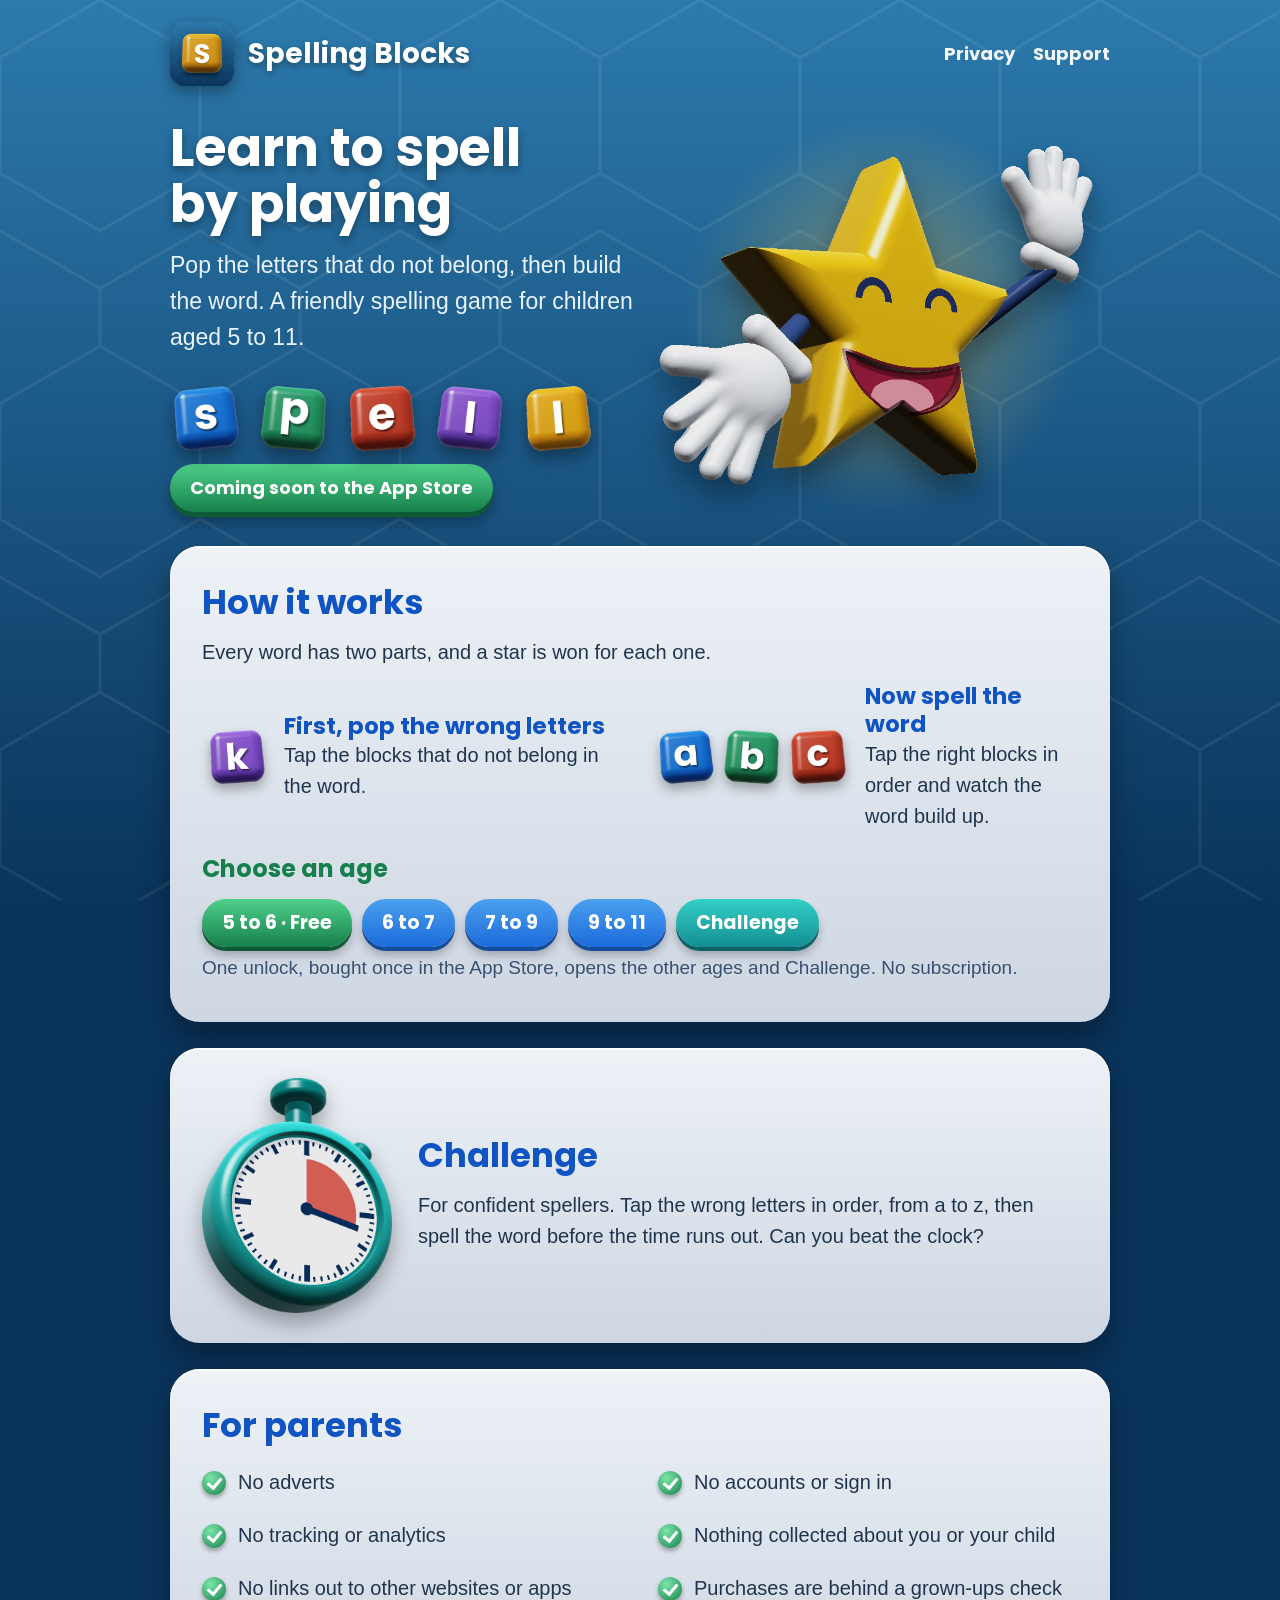
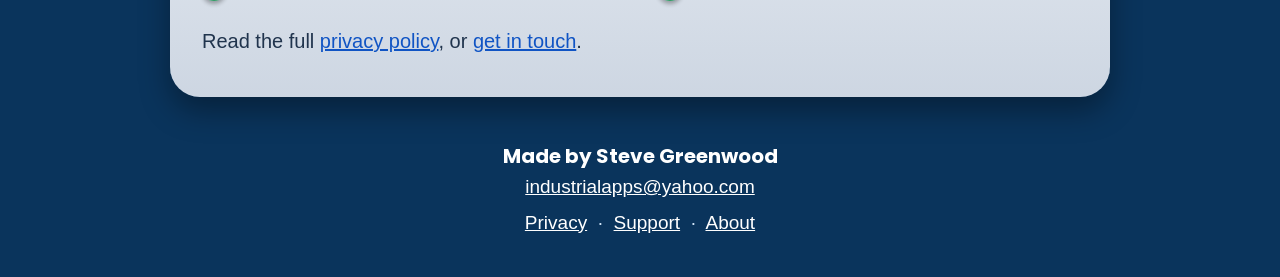
==== index.html @ cdf19f0b "Add files via upload" ====
<!doctype html>
<html lang="en-GB">
<head>
<meta charset="utf-8">
<meta name="viewport" content="width=device-width, initial-scale=1">
<title>Spelling Blocks</title>
<link rel="stylesheet" href="style.css">

</head>
<body>
<div class="wrap">

  <header class="top">
    <img src="img/icon.png" alt="Spelling Blocks icon">
    <div class="pop name">Spelling Blocks</div>
    <nav>
      <a href="privacy.html">Privacy</a>
      <a href="support.html">Support</a>
    </nav>
  </header>

  <section class="hero">
    <div>
      <h1>Learn to spell by playing</h1>
      <p class="lead">Pop the letters that do not belong, then build the word. A friendly spelling game for children aged 5 to 11.</p>
      <div class="blocks">
        <img src="img/b0.png" alt="s"><img src="img/b1.png" alt="p"><img src="img/b2.png" alt="e"><img src="img/b3.png" alt="l"><img src="img/b4.png" alt="l">
      </div>
      <span class="pill">Coming soon to the App Store</span>
    </div>
    <div class="art"><img src="img/star.png" alt="The Spelling Blocks star waving hello"></div>
  </section>

  <section class="panel">
    <h2>How it works</h2>
    <p>Every word has two parts, and a star is won for each one.</p>
    <div class="steps">
      <div class="step">
        <div class="pics"><img src="img/k.png" alt="k"></div>
        <div><b>First, pop the wrong letters</b>Tap the blocks that do not belong in the word.</div>
      </div>
      <div class="step">
        <div class="pics"><img src="img/abc0.png" alt="a"><img src="img/abc1.png" alt="b"><img src="img/abc2.png" alt="c"></div>
        <div><b>Now spell the word</b>Tap the right blocks in order and watch the word build up.</div>
      </div>
    </div>
    <h3>Choose an age</h3>
    <div class="ages">
      <span class="age free">5 to 6 &middot; Free</span>
      <span class="age">6 to 7</span>
      <span class="age">7 to 9</span>
      <span class="age">9 to 11</span>
      <span class="age chal">Challenge</span>
    </div>
    <p class="note">One unlock, bought once in the App Store, opens the other ages and Challenge. No subscription.</p>
  </section>

  <section class="panel">
    <div class="challenge">
      <img src="img/stopwatch3d.png" alt="A stopwatch">
      <div>
        <h2>Challenge</h2>
        <p>For confident spellers. Tap the wrong letters in order, from a to z, then spell the word before the time runs out. Can you beat the clock?</p>
      </div>
    </div>
  </section>

  <section class="panel">
    <h2>For parents</h2>
    <div class="parents">
      <div class="tick">No adverts</div>
      <div class="tick">No accounts or sign in</div>
      <div class="tick">No tracking or analytics</div>
      <div class="tick">Nothing collected about you or your child</div>
      <div class="tick">No links out to other websites or apps</div>
      <div class="tick">Purchases are behind a grown-ups check</div>
    </div>
    <p style="margin-top:14px">Read the full <a href="privacy.html">privacy policy</a>, or <a href="support.html">get in touch</a>.</p>
  </section>

  <footer>
    <div class="pop">Made by Steve Greenwood</div>
    <div><a href="mailto:industrialapps@yahoo.com">industrialapps@yahoo.com</a></div>
    <div style="margin-top:6px"><a href="privacy.html">Privacy</a> &nbsp;&middot;&nbsp; <a href="support.html">Support</a> &nbsp;&middot;&nbsp; <a href="about.html">About</a></div>
  </footer>
</div>
</body>
</html>
---- style.css ----
@font-face { font-family: "Poppins"; src: url("fonts/Poppins-Bold.ttf") format("truetype"); font-weight: 700; font-display: swap; }
:root {
  --blue-top: #2c7aad;
  --blue-bottom: #0a345c;
  --ink: #1054c4;
  --navy: #0b2f55;
  --green: #16804c;
  --panel-top: #eef2f7;
  --panel-bottom: #cdd6e2;
  --gold: #f2b420;
  --body: #20344d;
}
* { box-sizing: border-box; }
html { -webkit-text-size-adjust: 100%; }
body {
  margin: 0;
  font-family: -apple-system, "Segoe UI", Roboto, Helvetica, Arial, sans-serif;
  font-size: 20px;
  line-height: 1.55;
  color: var(--body);
  background-color: var(--blue-bottom);
  background-image:
    url("data:image/svg+xml;utf8,<svg xmlns='http://www.w3.org/2000/svg' width='200' height='346'><g fill='none' stroke='white' stroke-opacity='0.07' stroke-width='3'><path d='M100 0 L200 57.7 L200 173 L100 230.7 L0 173 L0 57.7 Z'/><path d='M0 230.7 L100 288.4 L100 346 M200 230.7 L100 288.4'/></g></svg>"),
    linear-gradient(180deg, var(--blue-top) 0%, var(--blue-bottom) 100%);
  background-attachment: fixed;
  min-height: 100vh;
}
h1, h2, h3, .pop { font-family: "Poppins", system-ui, sans-serif; font-weight: 700; margin: 0; }
a { color: var(--ink); }
.wrap { max-width: 980px; margin: 0 auto; padding: 0 20px; }

/* top bar */
.top { display: flex; align-items: center; gap: 14px; padding: 22px 0 8px; }
.top img { width: 64px; height: 64px; filter: drop-shadow(0 6px 8px rgba(0,0,0,.35)); }
.top .name { color: #fff; font-size: 28px; text-shadow: 0 3px 6px rgba(0,0,0,.35); }
.top nav { margin-left: auto; display: flex; gap: 18px; }
.top nav a { color: #fff; text-decoration: none; font-family: "Poppins", sans-serif; font-size: 18px; opacity: .95; }

/* hero */
.hero { display: grid; grid-template-columns: 1.05fr 1fr; align-items: center; gap: 10px; padding: 26px 0 8px; }
.hero h1 { color: #fff; font-size: 52px; line-height: 1.08; text-wrap: balance; text-shadow: 0 4px 10px rgba(0,0,0,.35); }
.hero p.lead { color: #e8f3ff; font-size: 23px; margin: 16px 0 22px; max-width: 30em; }
.blocks { display: flex; gap: 4px; margin: 6px 0 4px -6px; }
.blocks img { width: 84px; height: auto; filter: drop-shadow(0 8px 8px rgba(0,0,0,.35)); }
.pill { display: inline-block; font-family: "Poppins", sans-serif; font-size: 18px; color: #fff; padding: 10px 20px; border-radius: 999px;
  background: linear-gradient(180deg, #4fd08a 0%, #16804c 100%); box-shadow: 0 5px 0 #0d5a34, 0 10px 14px rgba(0,0,0,.3); }
.hero .art { position: relative; text-align: center; }
.hero .art::before { content: ""; position: absolute; left: 50%; top: 50%; width: 88%; aspect-ratio: 1; transform: translate(-50%, -50%);
  background: radial-gradient(closest-side, rgba(255,200,60,.42), rgba(255,200,60,0)); }
.hero .art img { position: relative; width: 100%; max-width: 470px; height: auto; filter: drop-shadow(0 16px 14px rgba(0,0,0,.35)); }

/* panels */
.panel { background: linear-gradient(180deg, var(--panel-top), var(--panel-bottom)); border-radius: 30px; padding: 30px 32px;
  box-shadow: 0 14px 30px rgba(0,0,0,.35), inset 0 2px 0 rgba(255,255,255,.9); margin: 26px 0; }
.panel h2 { color: var(--ink); font-size: 34px; margin-bottom: 8px; }
.panel h3 { color: var(--green); font-size: 24px; margin: 18px 0 4px; }
.panel p { margin: 6px 0 10px; }
.steps { display: grid; grid-template-columns: 1fr 1fr; gap: 22px; margin-top: 14px; }
.step { display: flex; gap: 16px; align-items: center; }
.step .pics { display: flex; flex: none; position: relative; }
.step .pics img { width: 70px; height: auto; margin-right: -4px; filter: drop-shadow(0 6px 6px rgba(0,0,0,.3)); }
.step b { font-family: "Poppins", sans-serif; color: var(--ink); font-size: 23px; display: block; line-height: 1.25; }
.ages { display: flex; flex-wrap: wrap; gap: 10px; margin: 12px 0 6px; }
.age { font-family: "Poppins", sans-serif; font-size: 19px; color: #fff; padding: 9px 20px; border-radius: 999px;
  background: linear-gradient(180deg, #4aa0f0, #1c6bd9); box-shadow: 0 4px 0 #134c9a, 0 8px 10px rgba(0,0,0,.25); }
.age.free { background: linear-gradient(180deg, #4fd08a, #16804c); box-shadow: 0 4px 0 #0d5a34, 0 8px 10px rgba(0,0,0,.25); }
.age.chal { background: linear-gradient(180deg, #34d0c6, #138e92); box-shadow: 0 4px 0 #0b6368, 0 8px 10px rgba(0,0,0,.25); }
.note { font-size: 19px; color: #3a5070; }

.challenge { display: grid; grid-template-columns: 190px 1fr; gap: 26px; align-items: center; }
.challenge img { width: 100%; height: auto; filter: drop-shadow(0 10px 10px rgba(0,0,0,.3)); }
.parents { display: grid; grid-template-columns: 1fr 1fr; gap: 6px 36px; }
.tick { position: relative; padding-left: 36px; margin: 8px 0; }
.tick::before { content: ""; position: absolute; left: 0; top: 4px; width: 24px; height: 24px; border-radius: 50%;
  background: radial-gradient(circle at 35% 30%, #7be6a9, #16804c); box-shadow: 0 3px 4px rgba(0,0,0,.3); }
.tick::after { content: ""; position: absolute; left: 8px; top: 8px; width: 6px; height: 11px; border: solid #fff; border-width: 0 3px 3px 0; transform: rotate(40deg); }

footer { text-align: center; color: #cfe4f7; padding: 18px 0 40px; font-size: 19px; }
footer a { color: #fff; }
footer .pop { color: #fff; font-size: 20px; }

@media (max-width: 720px) {
  body { font-size: 19px; }
  .top img { width: 52px; height: 52px; }
  .top .name { font-size: 22px; }
  .top nav { gap: 12px; }
  .hero { grid-template-columns: 1fr; text-align: center; padding-top: 12px; }
  .hero h1 { font-size: 38px; }
  .hero p.lead { font-size: 21px; margin-left: auto; margin-right: auto; }
  .blocks { justify-content: center; margin-left: 0; }
  .blocks img { width: 58px; }
  .hero .art { order: -1; }
  .hero .art img { max-width: 330px; }
  .panel { padding: 24px 20px; border-radius: 26px; }
  .steps, .parents { grid-template-columns: 1fr; }
  .step { flex-direction: column; align-items: flex-start; gap: 8px; }
  .step .pics img { width: 62px; }
  .top .name { white-space: nowrap; font-size: 20px; }
  .top { gap: 10px; }
  .top nav a { font-size: 16px; }
  .age { font-size: 17px; padding: 8px 16px; }
  .challenge { grid-template-columns: 110px 1fr; gap: 16px; }
}

/* inner pages */
.pagehead { display: flex; align-items: center; gap: 22px; padding: 26px 0 4px; }
.pagehead h1 { color: #fff; font-size: 46px; line-height: 1.1; text-shadow: 0 4px 10px rgba(0,0,0,.35); text-wrap: balance; }
.pagehead p { color: #e8f3ff; font-size: 21px; margin: 8px 0 0; }
.pagehead img { width: 150px; height: auto; flex: none; margin-left: auto; filter: drop-shadow(0 12px 10px rgba(0,0,0,.35)); }
.panel .q { color: var(--ink); font-family: "Poppins", system-ui, sans-serif; font-size: 23px; margin: 22px 0 4px; }
.panel .q:first-child { margin-top: 0; }
.policy h2 { color: var(--green); font-size: 27px; margin: 24px 0 4px; }
.policy h2:first-child { margin-top: 0; }
.mail { display: inline-block; font-family: "Poppins", sans-serif; font-size: 20px; color: #fff; padding: 12px 24px; border-radius: 999px; text-decoration: none;
  background: linear-gradient(180deg, #4aa0f0, #1c6bd9); box-shadow: 0 5px 0 #134c9a, 0 10px 14px rgba(0,0,0,.3); margin-top: 8px; }
.credit { font-size: 18px; color: #3a5070; }
@media (max-width: 720px) {
  .pagehead { flex-direction: column-reverse; text-align: center; gap: 6px; padding-top: 10px; }
  .pagehead h1 { font-size: 36px; }
  .pagehead p { font-size: 20px; }
  .pagehead img { width: 120px; margin: 0 auto; }
  .panel .q { font-size: 21px; }
  .mail { font-size: 16px; padding: 12px 16px; max-width: 100%; text-align: center; }
  .policy h2 { font-size: 24px; }
}
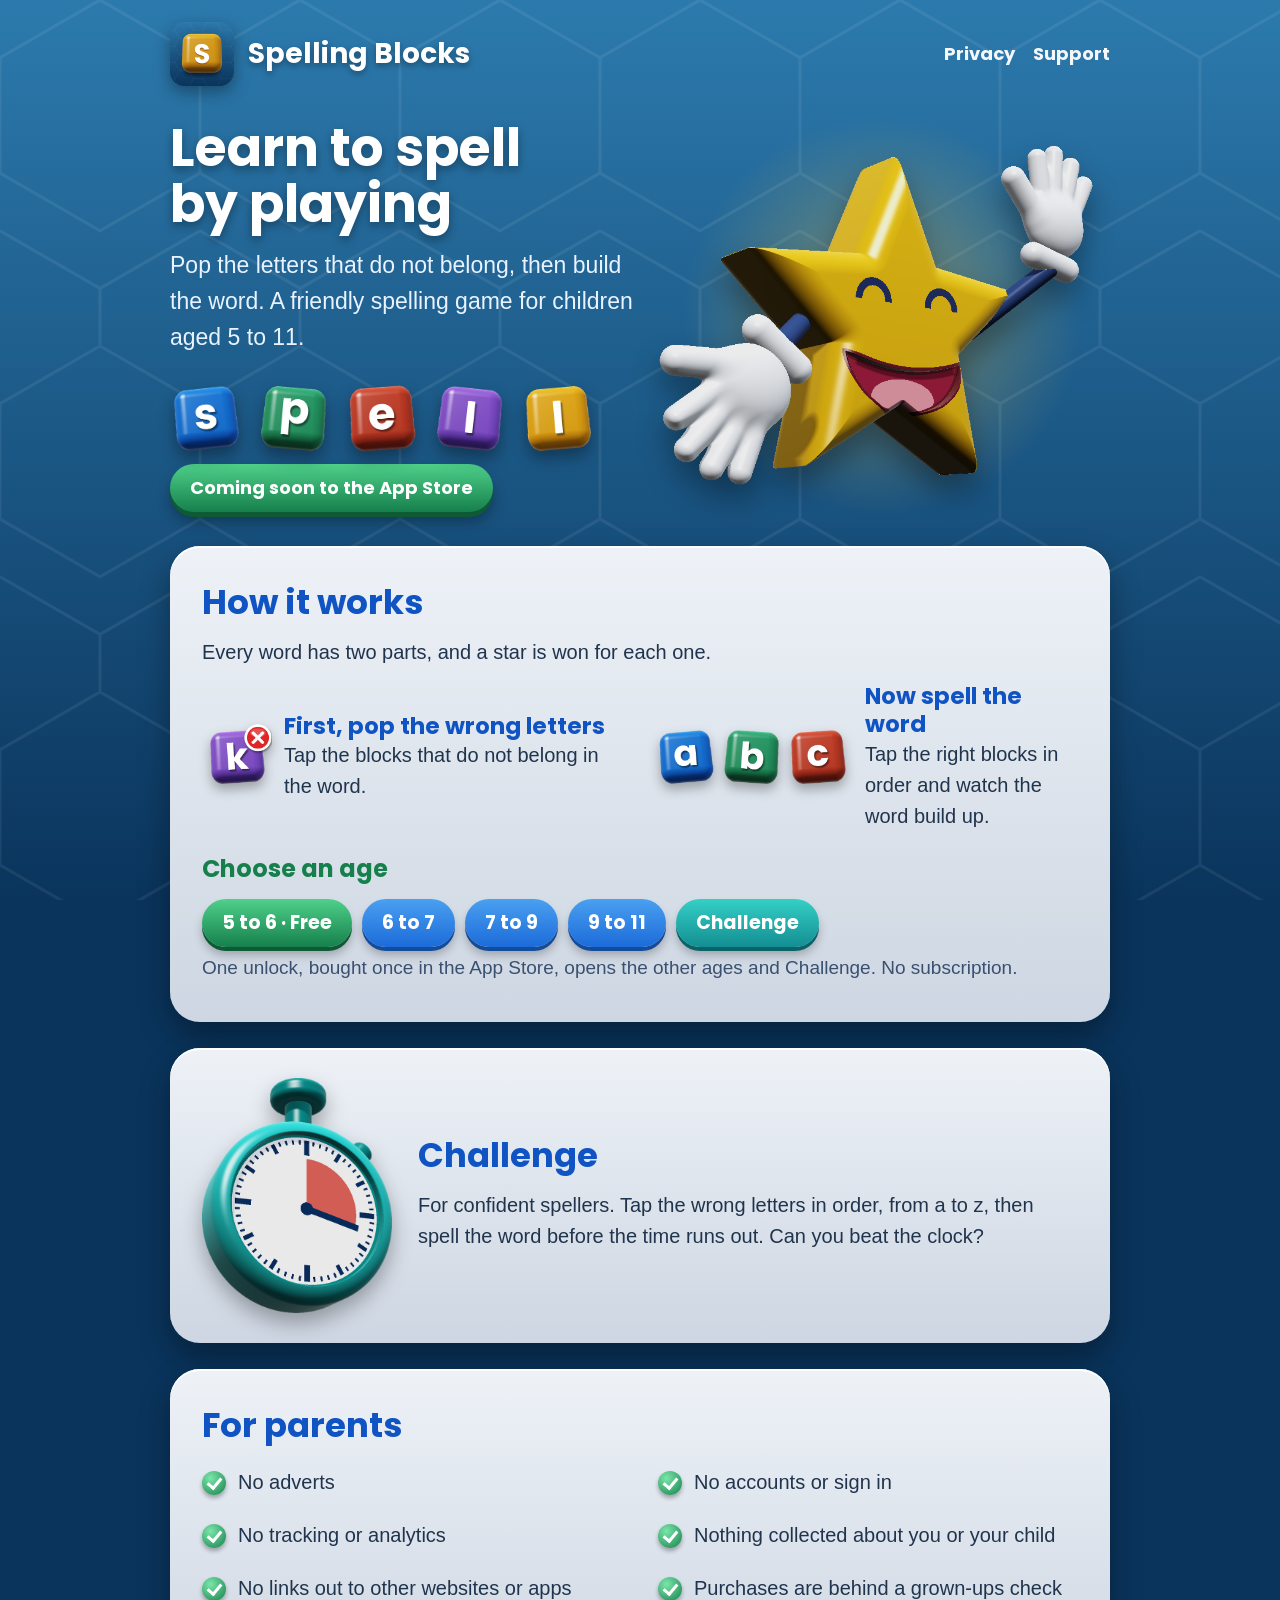
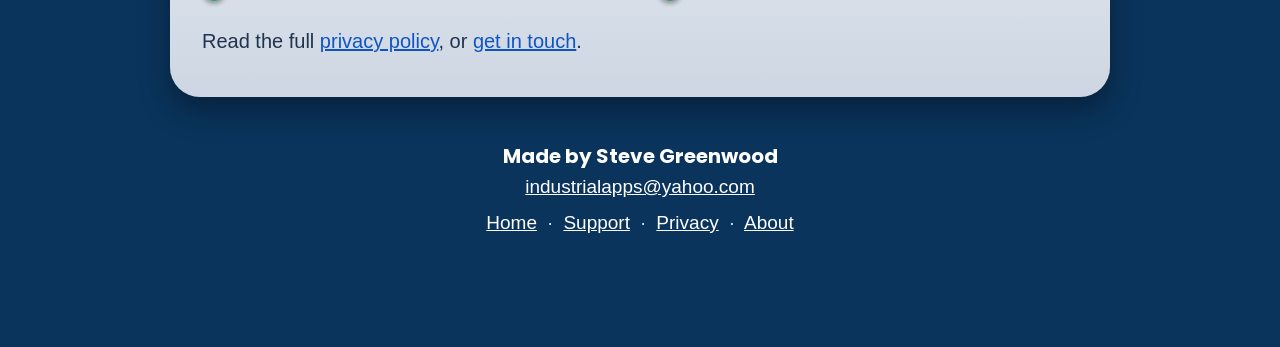
==== commit 147f9c37: "Add files via upload" ====
--- a/index.html
+++ b/index.html
@@ -12,7 +12,7 @@
 
   <header class="top">
     <img src="img/icon.png" alt="Spelling Blocks icon">
-    <div class="pop name">Spelling Blocks</div>
+    <a class="pop name" href="index.html">Spelling Blocks</a>
     <nav>
       <a href="privacy.html">Privacy</a>
       <a href="support.html">Support</a>
@@ -31,7 +31,7 @@
     <div class="art"><img src="img/star.png" alt="The Spelling Blocks star waving hello"></div>
   </section>
 
-  <section class="panel">
+  <section class="panel" id="how">
     <h2>How it works</h2>
     <p>Every word has two parts, and a star is won for each one.</p>
     <div class="steps">
@@ -81,7 +81,7 @@
   <footer>
     <div class="pop">Made by Steve Greenwood</div>
     <div><a href="mailto:industrialapps@yahoo.com">industrialapps@yahoo.com</a></div>
-    <div style="margin-top:6px"><a href="privacy.html">Privacy</a> &nbsp;&middot;&nbsp; <a href="support.html">Support</a> &nbsp;&middot;&nbsp; <a href="about.html">About</a></div>
+    <div style="margin-top:6px"><a href="index.html">Home</a> &nbsp;&middot;&nbsp; <a href="support.html">Support</a> &nbsp;&middot;&nbsp; <a href="privacy.html">Privacy</a> &nbsp;&middot;&nbsp; <a href="about.html">About</a></div>
   </footer>
 </div>
 </body>
--- a/style.css
+++ b/style.css
@@ -75,7 +75,7 @@
   background: radial-gradient(circle at 35% 30%, #7be6a9, #16804c); box-shadow: 0 3px 4px rgba(0,0,0,.3); }
 .tick::after { content: ""; position: absolute; left: 8px; top: 8px; width: 6px; height: 11px; border: solid #fff; border-width: 0 3px 3px 0; transform: rotate(40deg); }
 
-footer { text-align: center; color: #cfe4f7; padding: 18px 0 40px; font-size: 19px; }
+footer { text-align: center; color: #cfe4f7; padding: 18px 0 40px; padding-bottom: calc(110px + env(safe-area-inset-bottom)); font-size: 19px; }
 footer a { color: #fff; }
 footer .pop { color: #fff; font-size: 20px; }
 
@@ -103,6 +103,9 @@
 }
 
 /* inner pages */
+a.name { text-decoration: none; }
+.back { display: inline-block; font-family: "Poppins", sans-serif; font-size: 19px; color: #fff; padding: 12px 26px; border-radius: 999px; text-decoration: none;
+  background: linear-gradient(180deg, #4fd08a 0%, #16804c 100%); box-shadow: 0 5px 0 #0d5a34, 0 10px 14px rgba(0,0,0,.3); }
 .pagehead { display: flex; align-items: center; gap: 22px; padding: 26px 0 4px; }
 .pagehead h1 { color: #fff; font-size: 46px; line-height: 1.1; text-shadow: 0 4px 10px rgba(0,0,0,.35); text-wrap: balance; }
 .pagehead p { color: #e8f3ff; font-size: 21px; margin: 8px 0 0; }
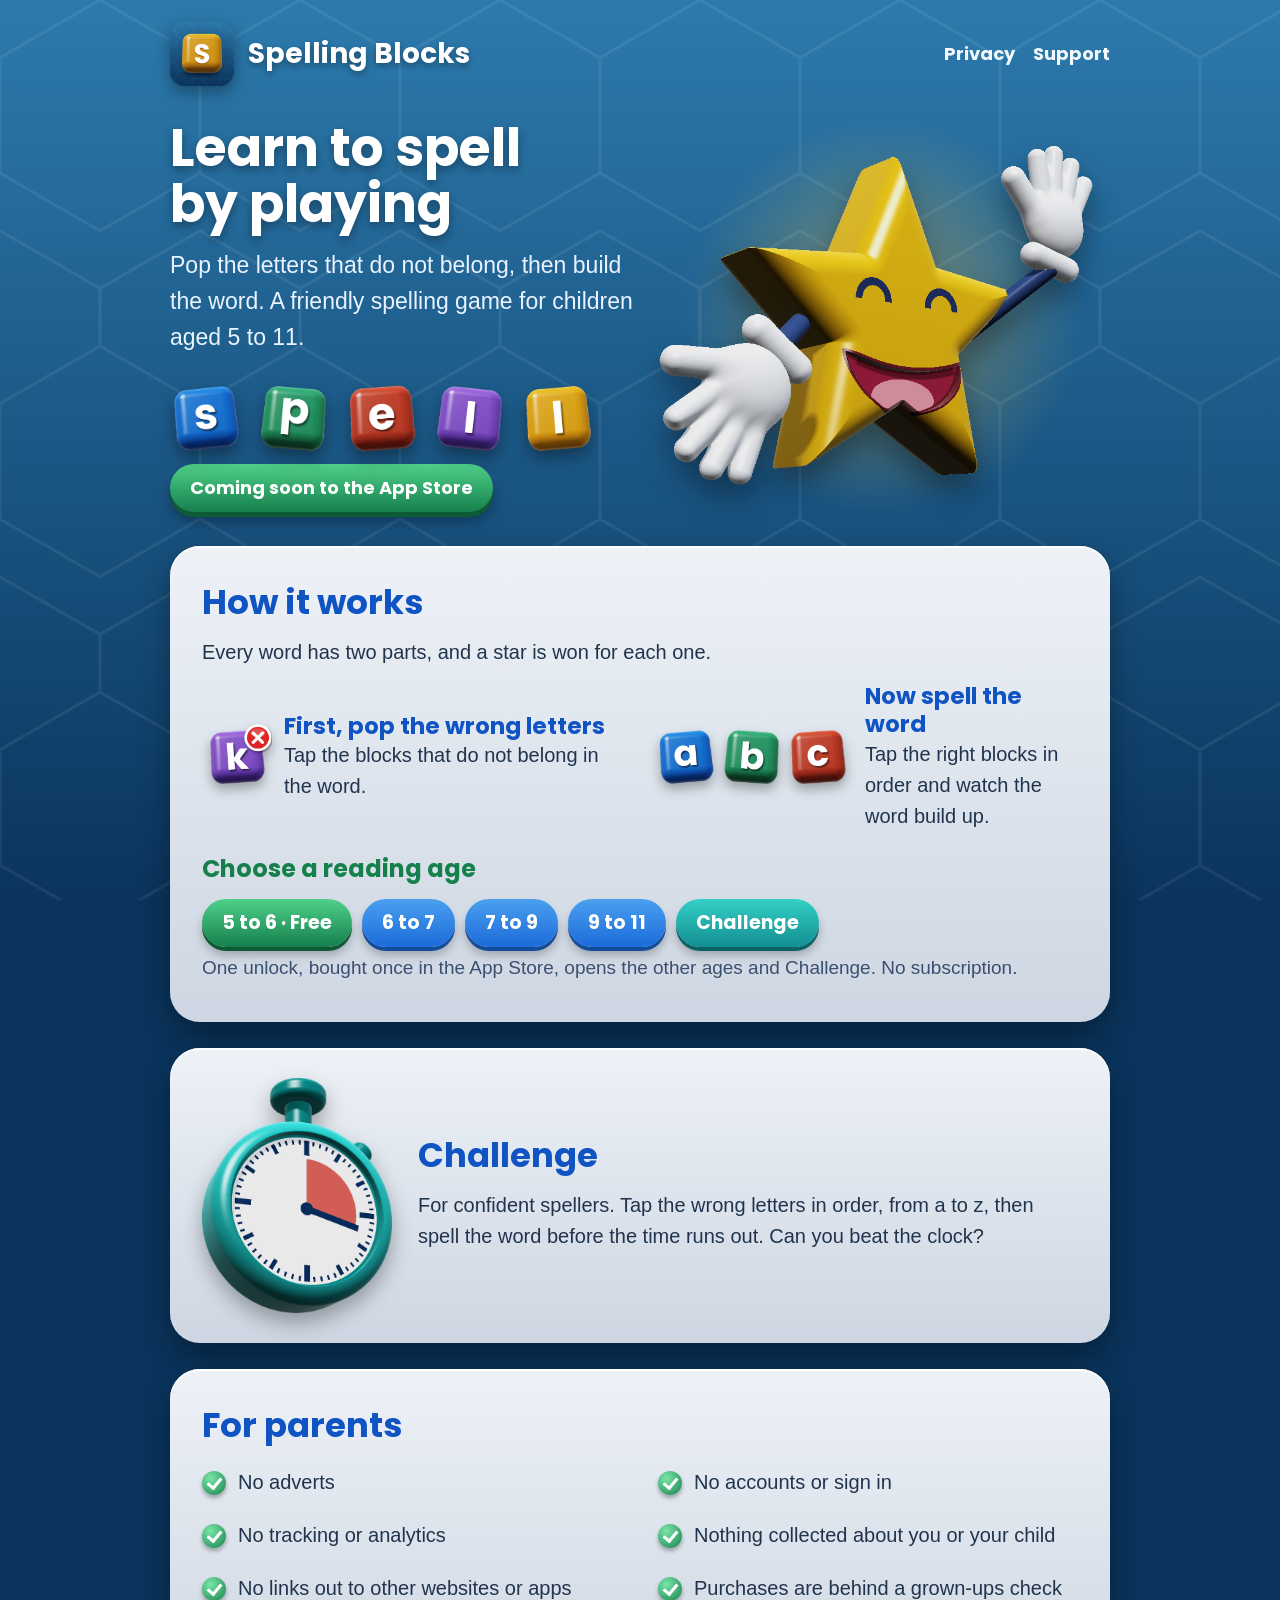
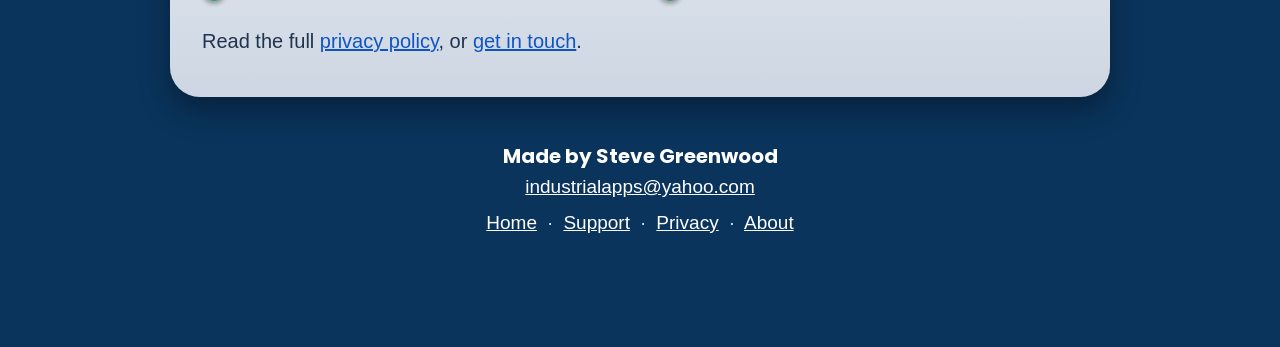
==== commit b69168aa: "Add files via upload" ====
--- a/index.html
+++ b/index.html
@@ -44,7 +44,7 @@
         <div><b>Now spell the word</b>Tap the right blocks in order and watch the word build up.</div>
       </div>
     </div>
-    <h3>Choose an age</h3>
+    <h3>Choose a reading age</h3>
     <div class="ages">
       <span class="age free">5 to 6 &middot; Free</span>
       <span class="age">6 to 7</span>
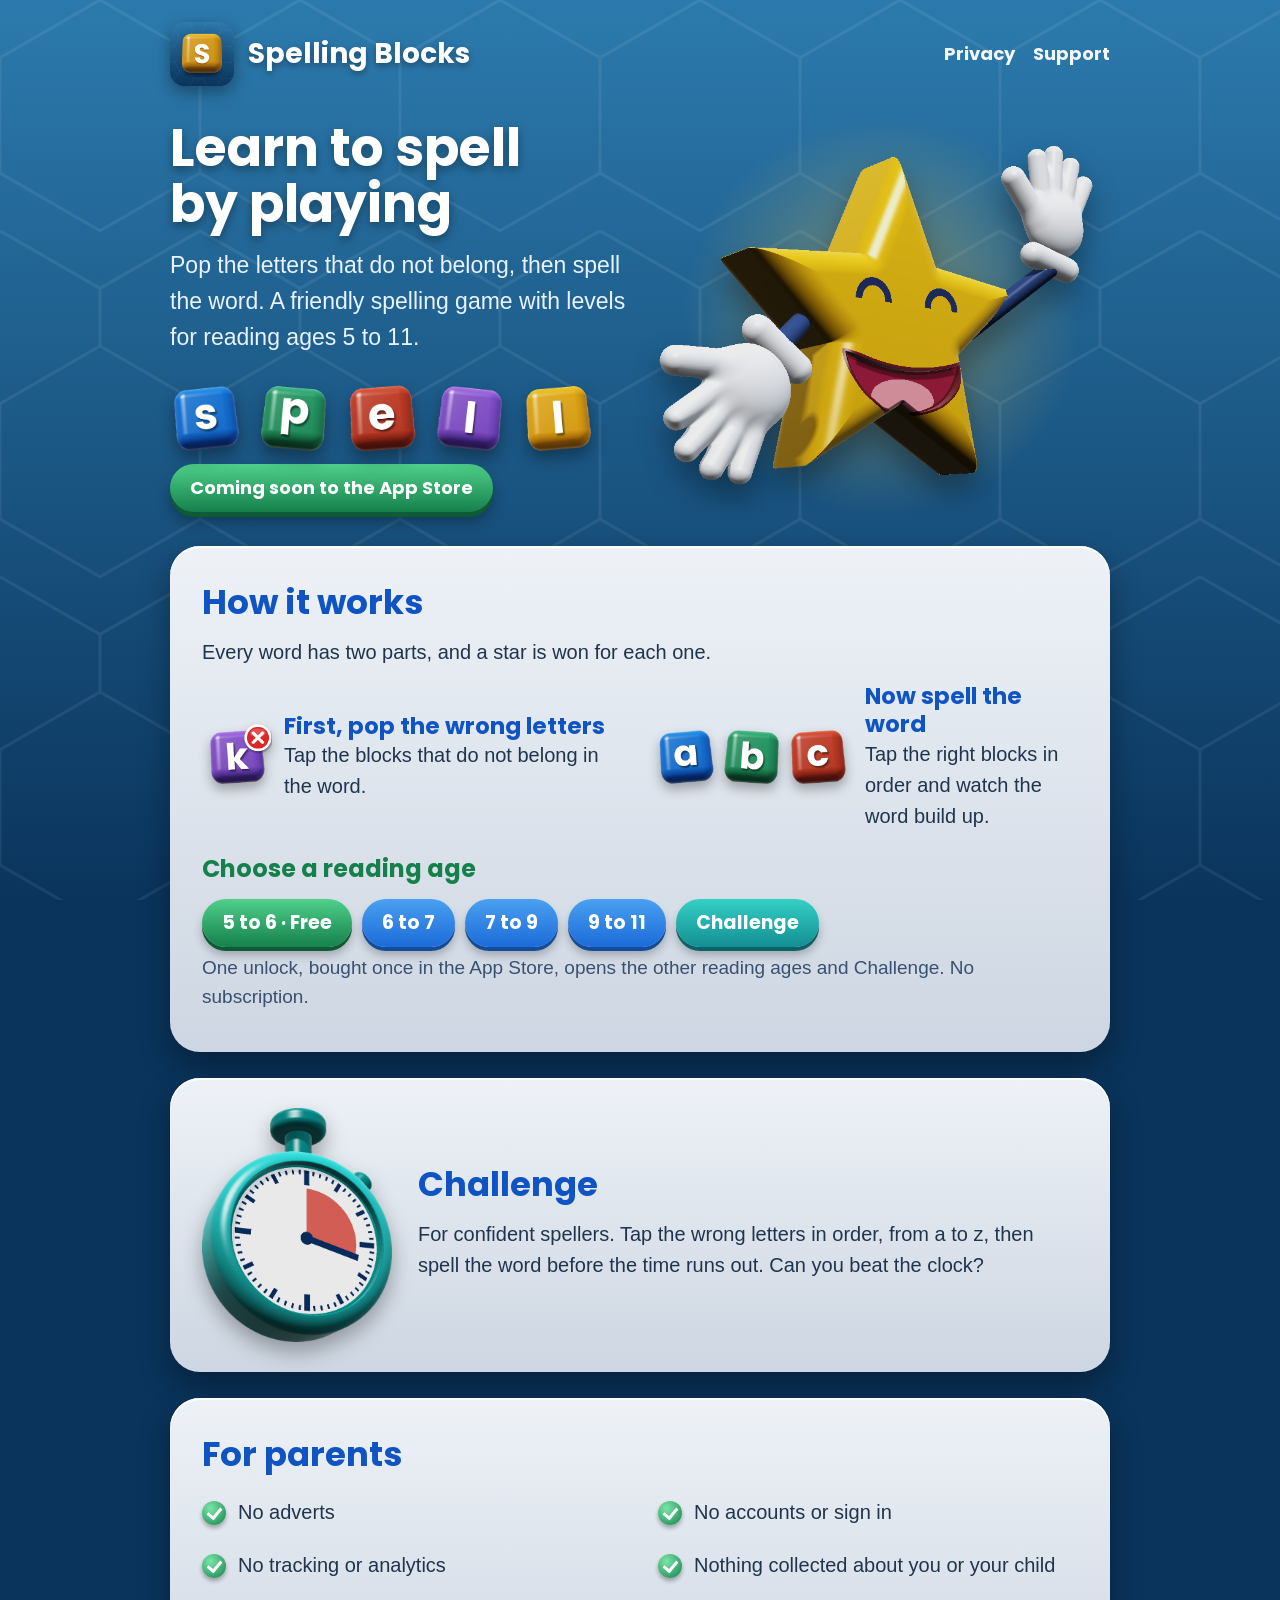
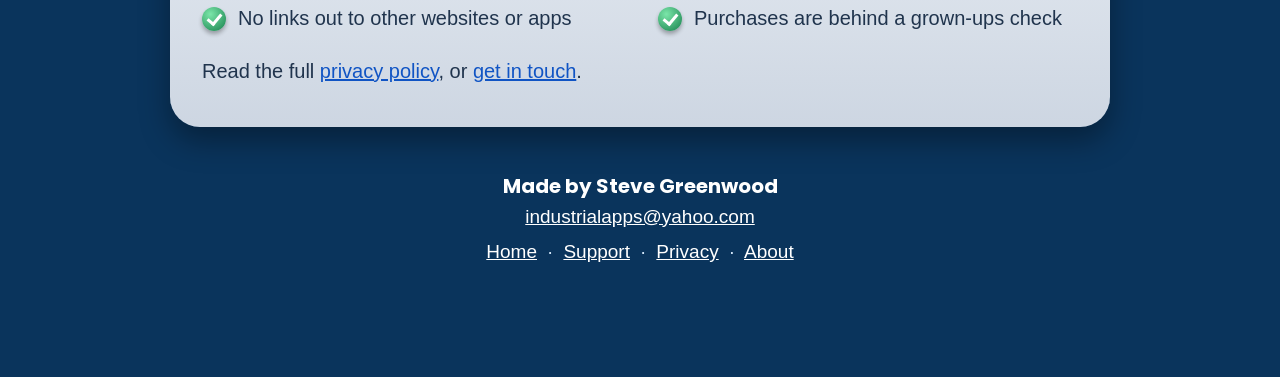
==== commit 0fd531df: "Add files via upload" ====
--- a/index.html
+++ b/index.html
@@ -22,7 +22,7 @@
   <section class="hero">
     <div>
       <h1>Learn to spell by playing</h1>
-      <p class="lead">Pop the letters that do not belong, then build the word. A friendly spelling game for children aged 5 to 11.</p>
+      <p class="lead">Pop the letters that do not belong, then spell the word. A friendly spelling game with levels for reading ages 5 to 11.</p>
       <div class="blocks">
         <img src="img/b0.png" alt="s"><img src="img/b1.png" alt="p"><img src="img/b2.png" alt="e"><img src="img/b3.png" alt="l"><img src="img/b4.png" alt="l">
       </div>
@@ -52,7 +52,7 @@
       <span class="age">9 to 11</span>
       <span class="age chal">Challenge</span>
     </div>
-    <p class="note">One unlock, bought once in the App Store, opens the other ages and Challenge. No subscription.</p>
+    <p class="note">One unlock, bought once in the App Store, opens the other reading ages and Challenge. No subscription.</p>
   </section>
 
   <section class="panel">
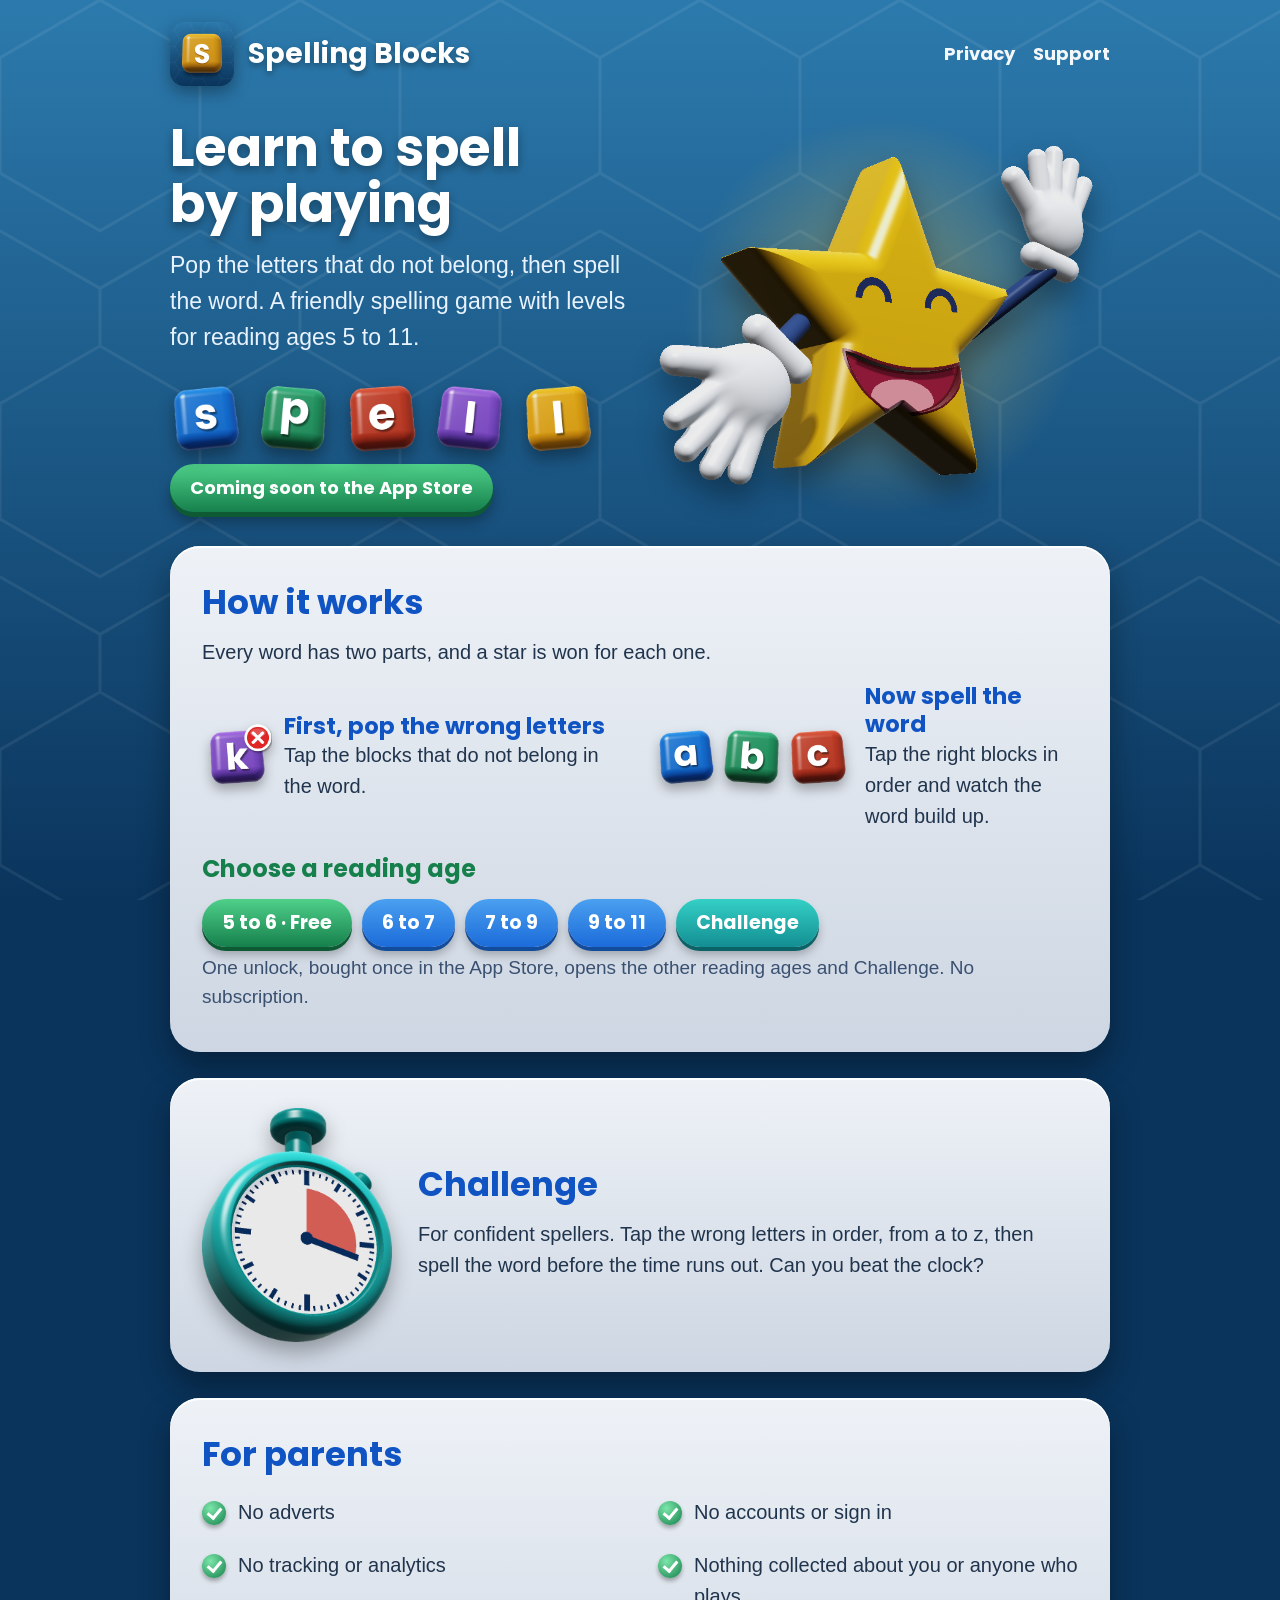
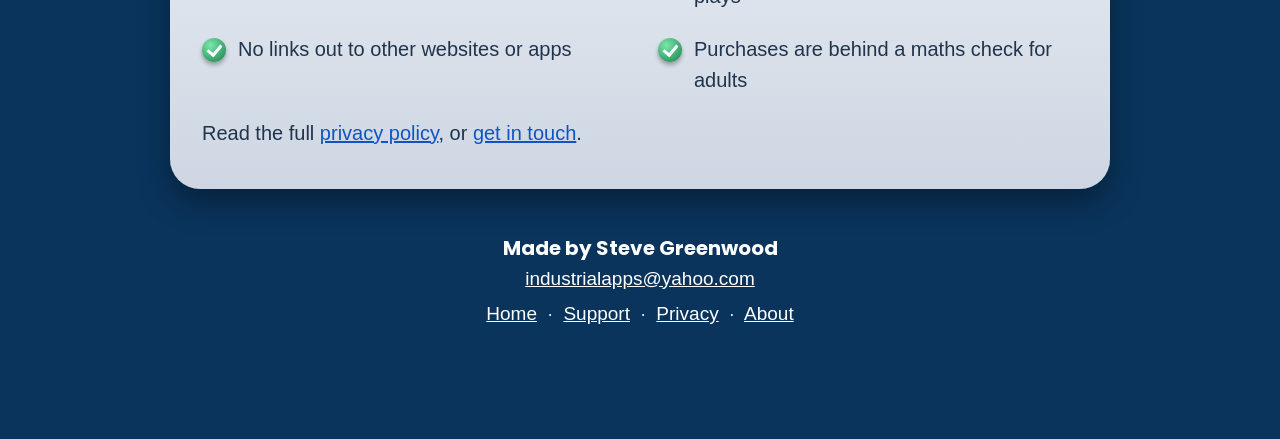
==== commit 7291ec18: "Add files via upload" ====
--- a/index.html
+++ b/index.html
@@ -71,9 +71,9 @@
       <div class="tick">No adverts</div>
       <div class="tick">No accounts or sign in</div>
       <div class="tick">No tracking or analytics</div>
-      <div class="tick">Nothing collected about you or your child</div>
+      <div class="tick">Nothing collected about you or anyone who plays</div>
       <div class="tick">No links out to other websites or apps</div>
-      <div class="tick">Purchases are behind a grown-ups check</div>
+      <div class="tick">Purchases are behind a maths check for adults</div>
     </div>
     <p style="margin-top:14px">Read the full <a href="privacy.html">privacy policy</a>, or <a href="support.html">get in touch</a>.</p>
   </section>
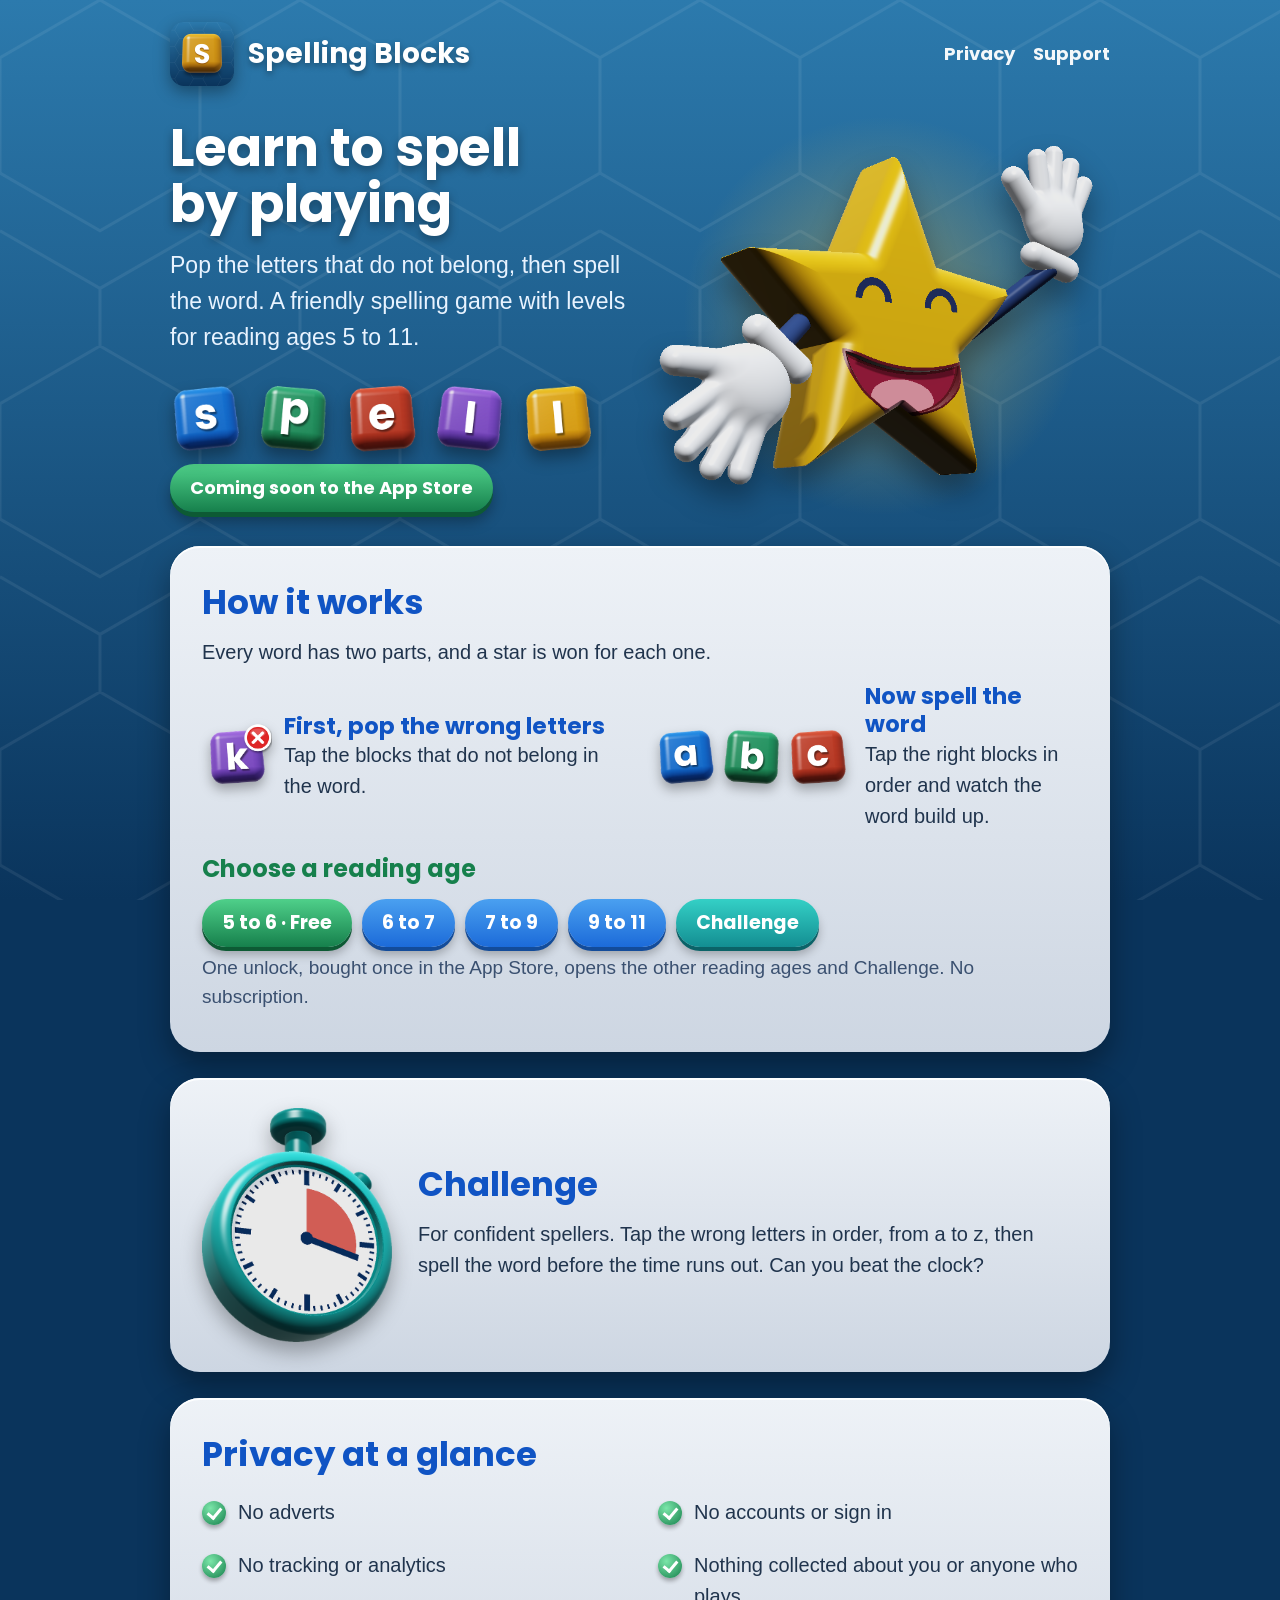
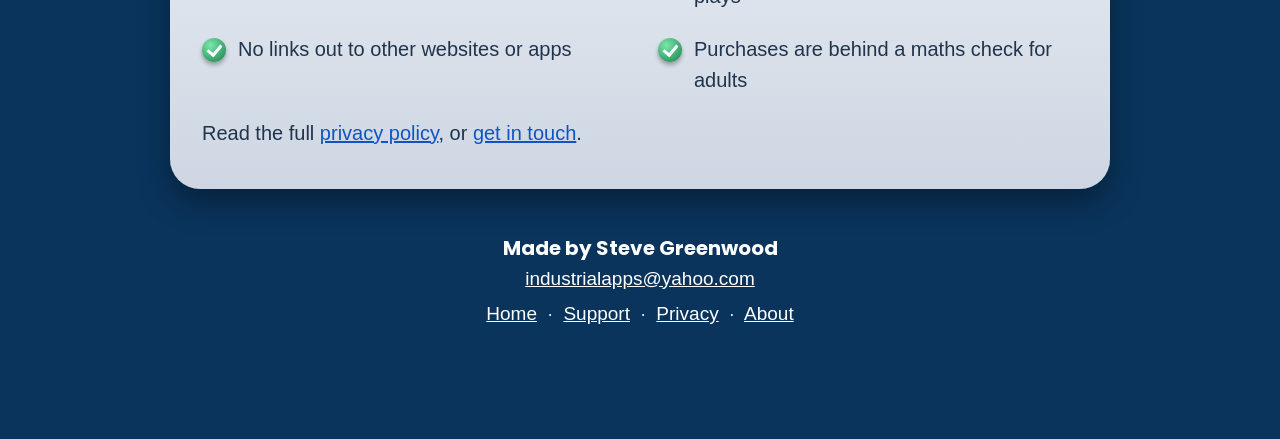
==== commit ea0126fb: "Add files via upload" ====
--- a/index.html
+++ b/index.html
@@ -66,7 +66,7 @@
   </section>
 
   <section class="panel">
-    <h2>For parents</h2>
+    <h2>Privacy at a glance</h2>
     <div class="parents">
       <div class="tick">No adverts</div>
       <div class="tick">No accounts or sign in</div>
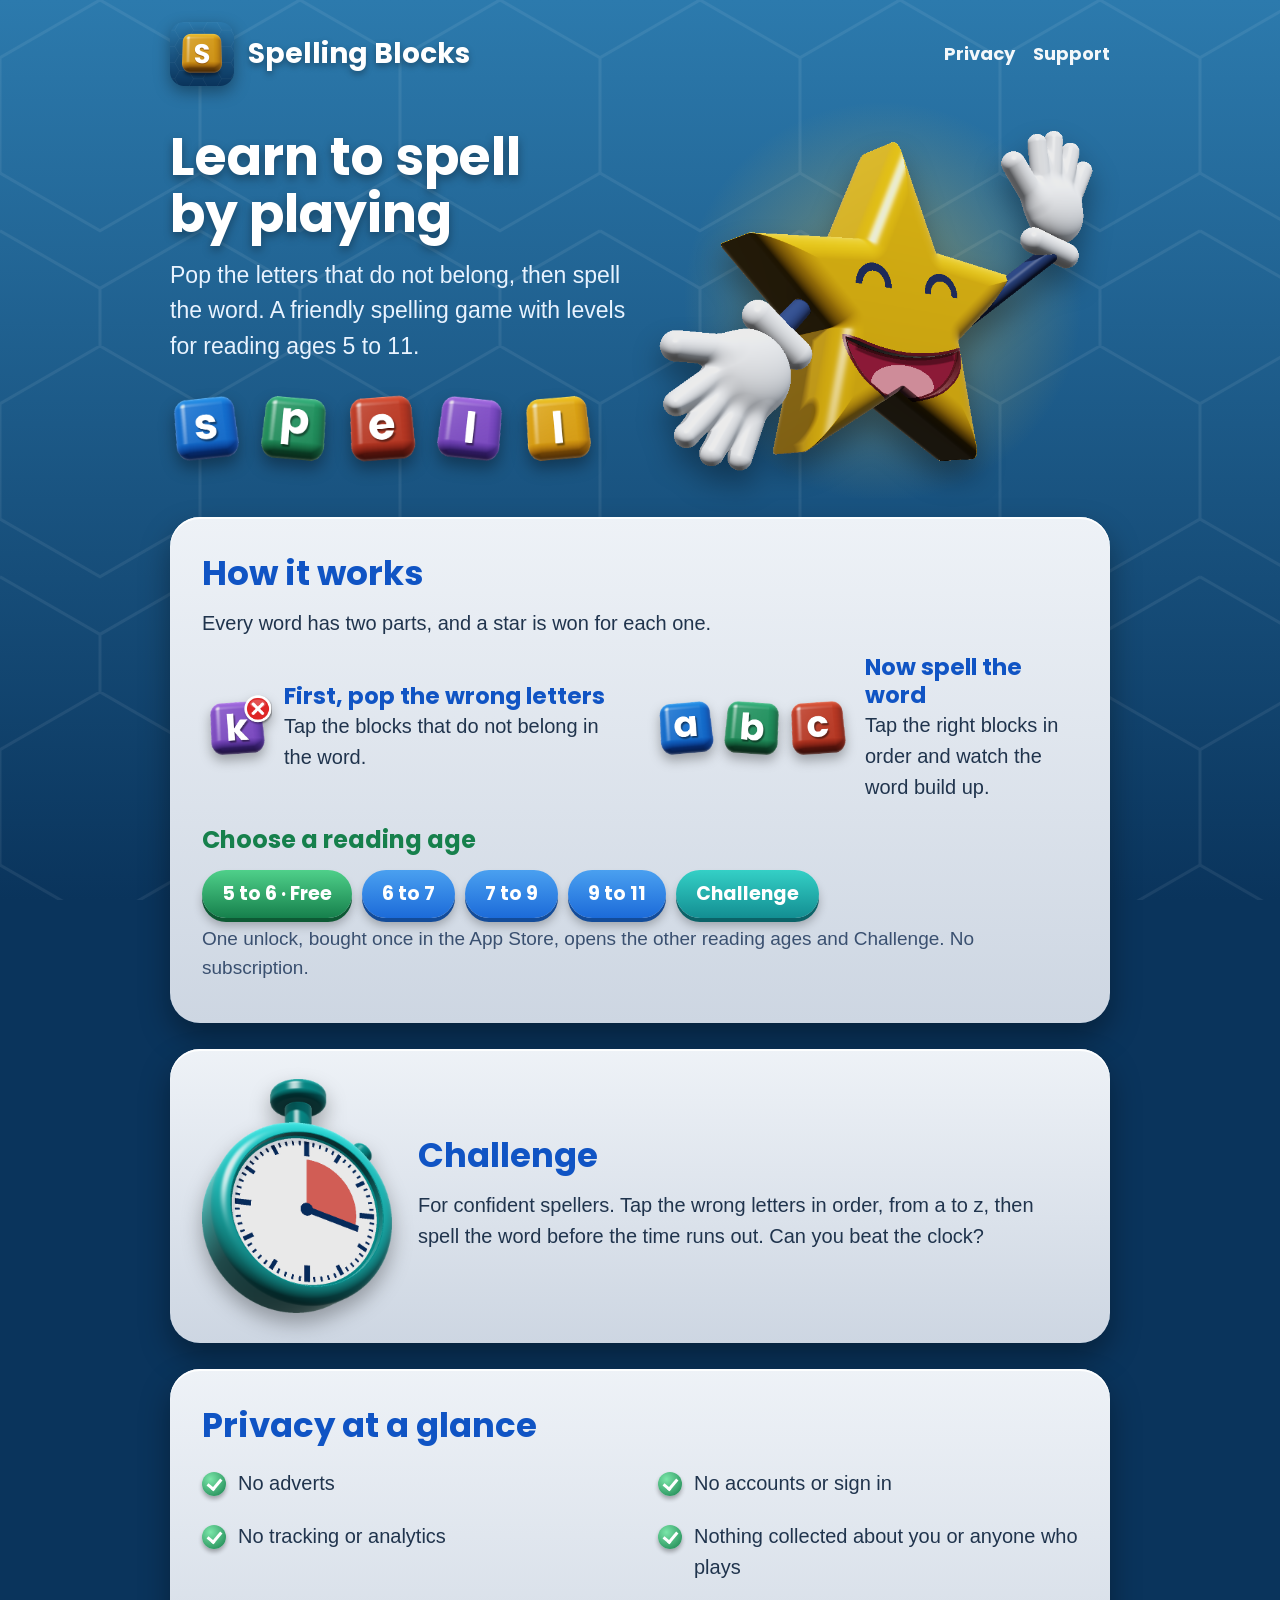
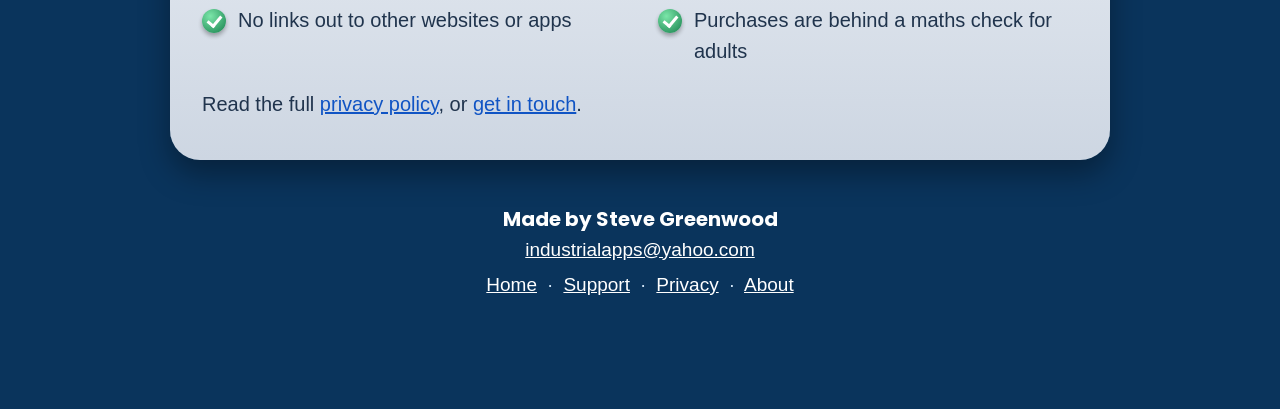
==== commit 88fc1e44: "Add files via upload" ====
--- a/index.html
+++ b/index.html
@@ -5,6 +5,8 @@
 <meta name="viewport" content="width=device-width, initial-scale=1">
 <title>Spelling Blocks</title>
 <link rel="stylesheet" href="style.css">
+<link rel="icon" type="image/png" href="img/icon.png">
+<link rel="apple-touch-icon" href="img/icon.png">
 
 </head>
 <body>
@@ -26,7 +28,6 @@
       <div class="blocks">
         <img src="img/b0.png" alt="s"><img src="img/b1.png" alt="p"><img src="img/b2.png" alt="e"><img src="img/b3.png" alt="l"><img src="img/b4.png" alt="l">
       </div>
-      <span class="pill">Coming soon to the App Store</span>
     </div>
     <div class="art"><img src="img/star.png" alt="The Spelling Blocks star waving hello"></div>
   </section>
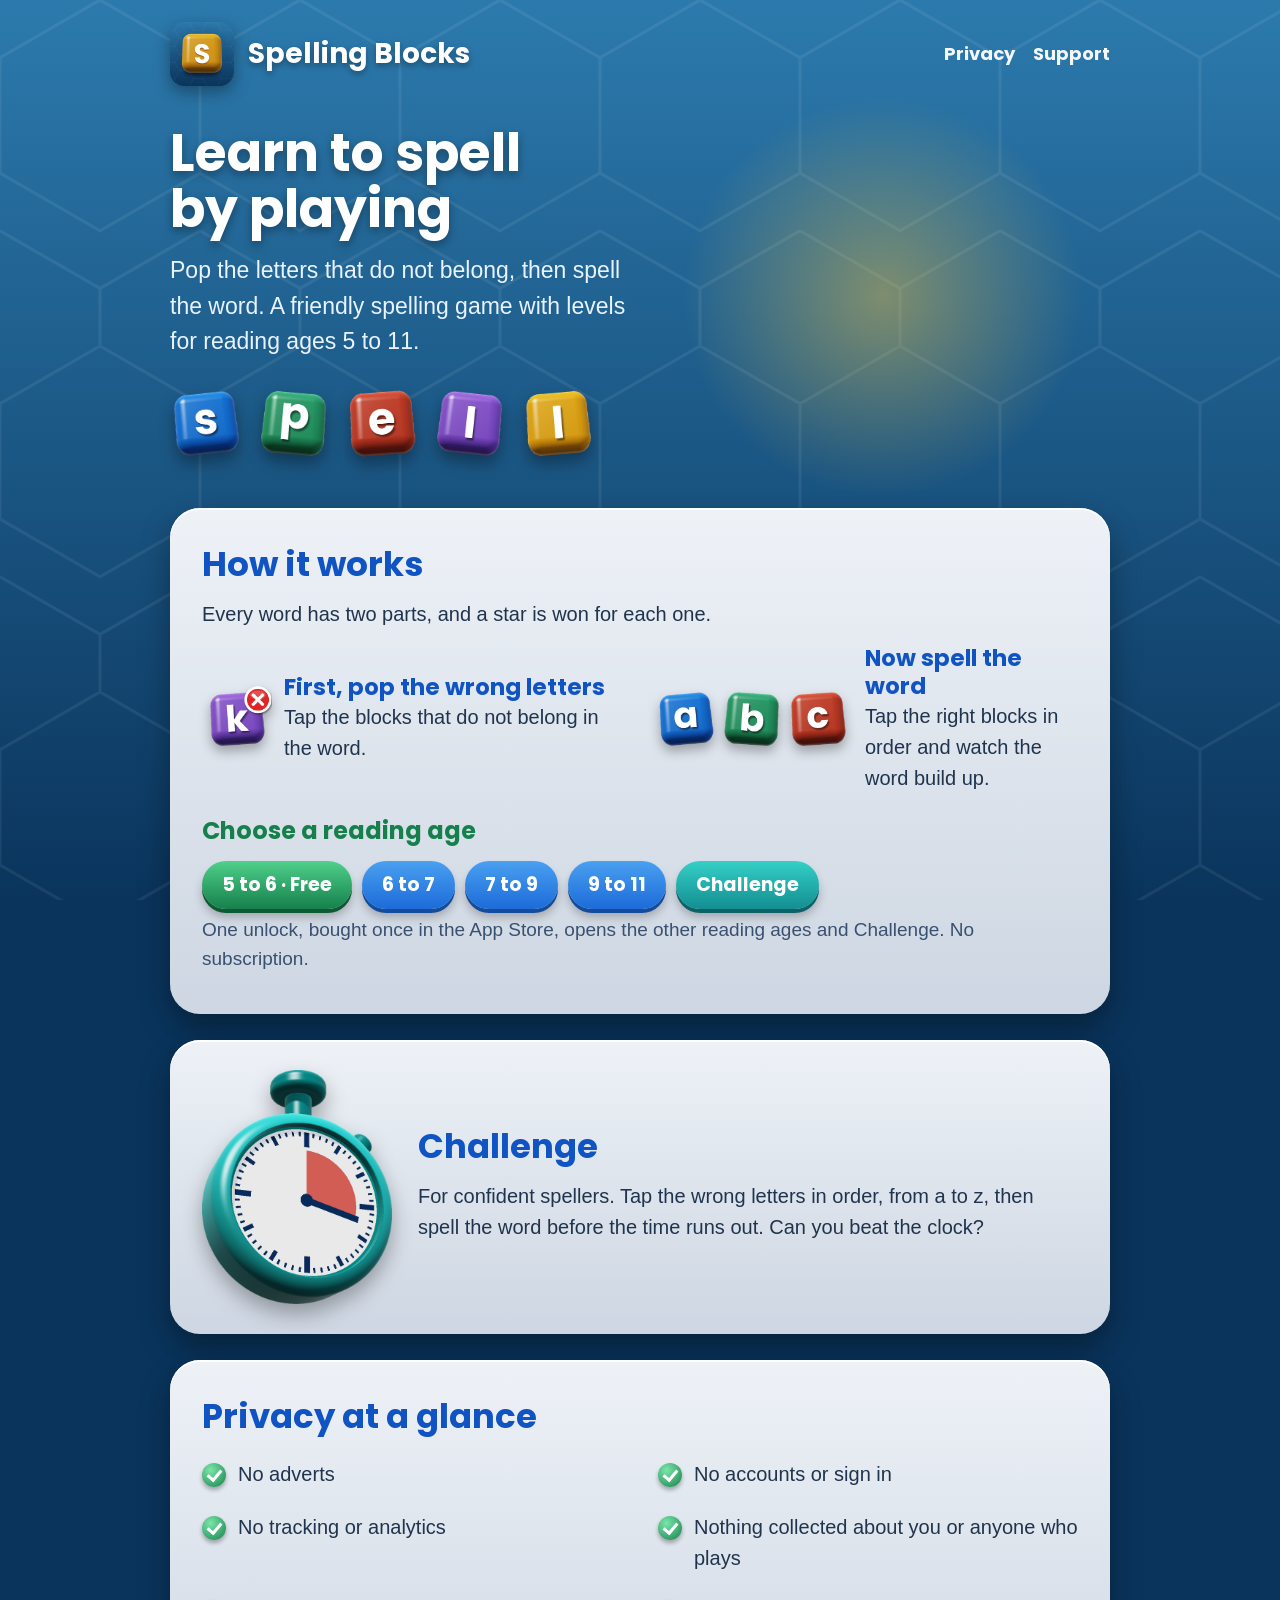
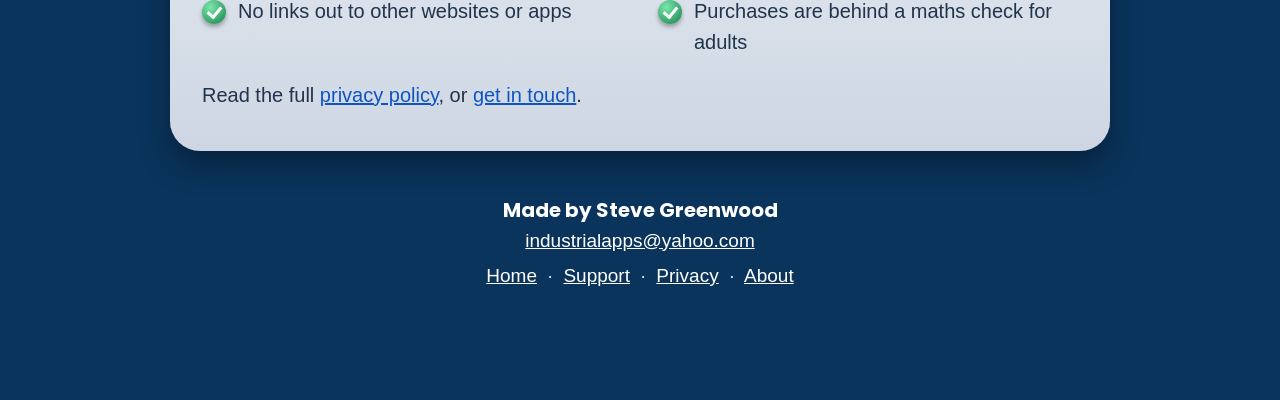
==== commit 61fd505c: "Add files via upload" ====
--- a/index.html
+++ b/index.html
@@ -29,7 +29,7 @@
         <img src="img/b0.png" alt="s"><img src="img/b1.png" alt="p"><img src="img/b2.png" alt="e"><img src="img/b3.png" alt="l"><img src="img/b4.png" alt="l">
       </div>
     </div>
-    <div class="art"><img src="img/star.png" alt="The Spelling Blocks star waving hello"></div>
+    <div class="art"><div class="wave"><img class="still" src="img/star.png" alt="The Spelling Blocks star waving hello"><img class="f" src="img/star_wave0.png" alt="" style="animation-delay:0.00s"><img class="f" src="img/star_wave1.png" alt="" style="animation-delay:-0.84s"><img class="f" src="img/star_wave2.png" alt="" style="animation-delay:-0.72s"><img class="f" src="img/star_wave3.png" alt="" style="animation-delay:-0.60s"><img class="f" src="img/star_wave4.png" alt="" style="animation-delay:-0.48s"><img class="f" src="img/star_wave5.png" alt="" style="animation-delay:-0.36s"><img class="f" src="img/star_wave6.png" alt="" style="animation-delay:-0.24s"><img class="f" src="img/star_wave7.png" alt="" style="animation-delay:-0.12s"></div></div>
   </section>
 
   <section class="panel" id="how">
--- a/style.css
+++ b/style.css
@@ -126,3 +126,14 @@
   .mail { font-size: 16px; padding: 12px 16px; max-width: 100%; text-align: center; }
   .policy h2 { font-size: 24px; }
 }
+
+/* Animated star on the home page: eight frames shown in turn, 0.12 s each (as in the app); a still picture when the visitor has asked for reduced motion */
+.hero .art .wave { position: relative; display: grid; width: 100%; max-width: 470px; margin: 0 auto; filter: drop-shadow(0 16px 14px rgba(0,0,0,.35)); }
+.hero .art .wave img { grid-area: 1 / 1; width: 100%; max-width: none; height: auto; filter: none; visibility: hidden; }
+.hero .art .wave img.still { visibility: visible; }
+@keyframes wavestep { 0% { visibility: visible; } 12.5% { visibility: hidden; } 100% { visibility: hidden; } }
+@media (prefers-reduced-motion: no-preference) {
+  .hero .art .wave img.still { display: none; }
+  .hero .art .wave img.f { animation: wavestep 0.96s step-end infinite; }
+}
+@media (max-width: 720px) { .hero .art .wave { max-width: 330px; } }
